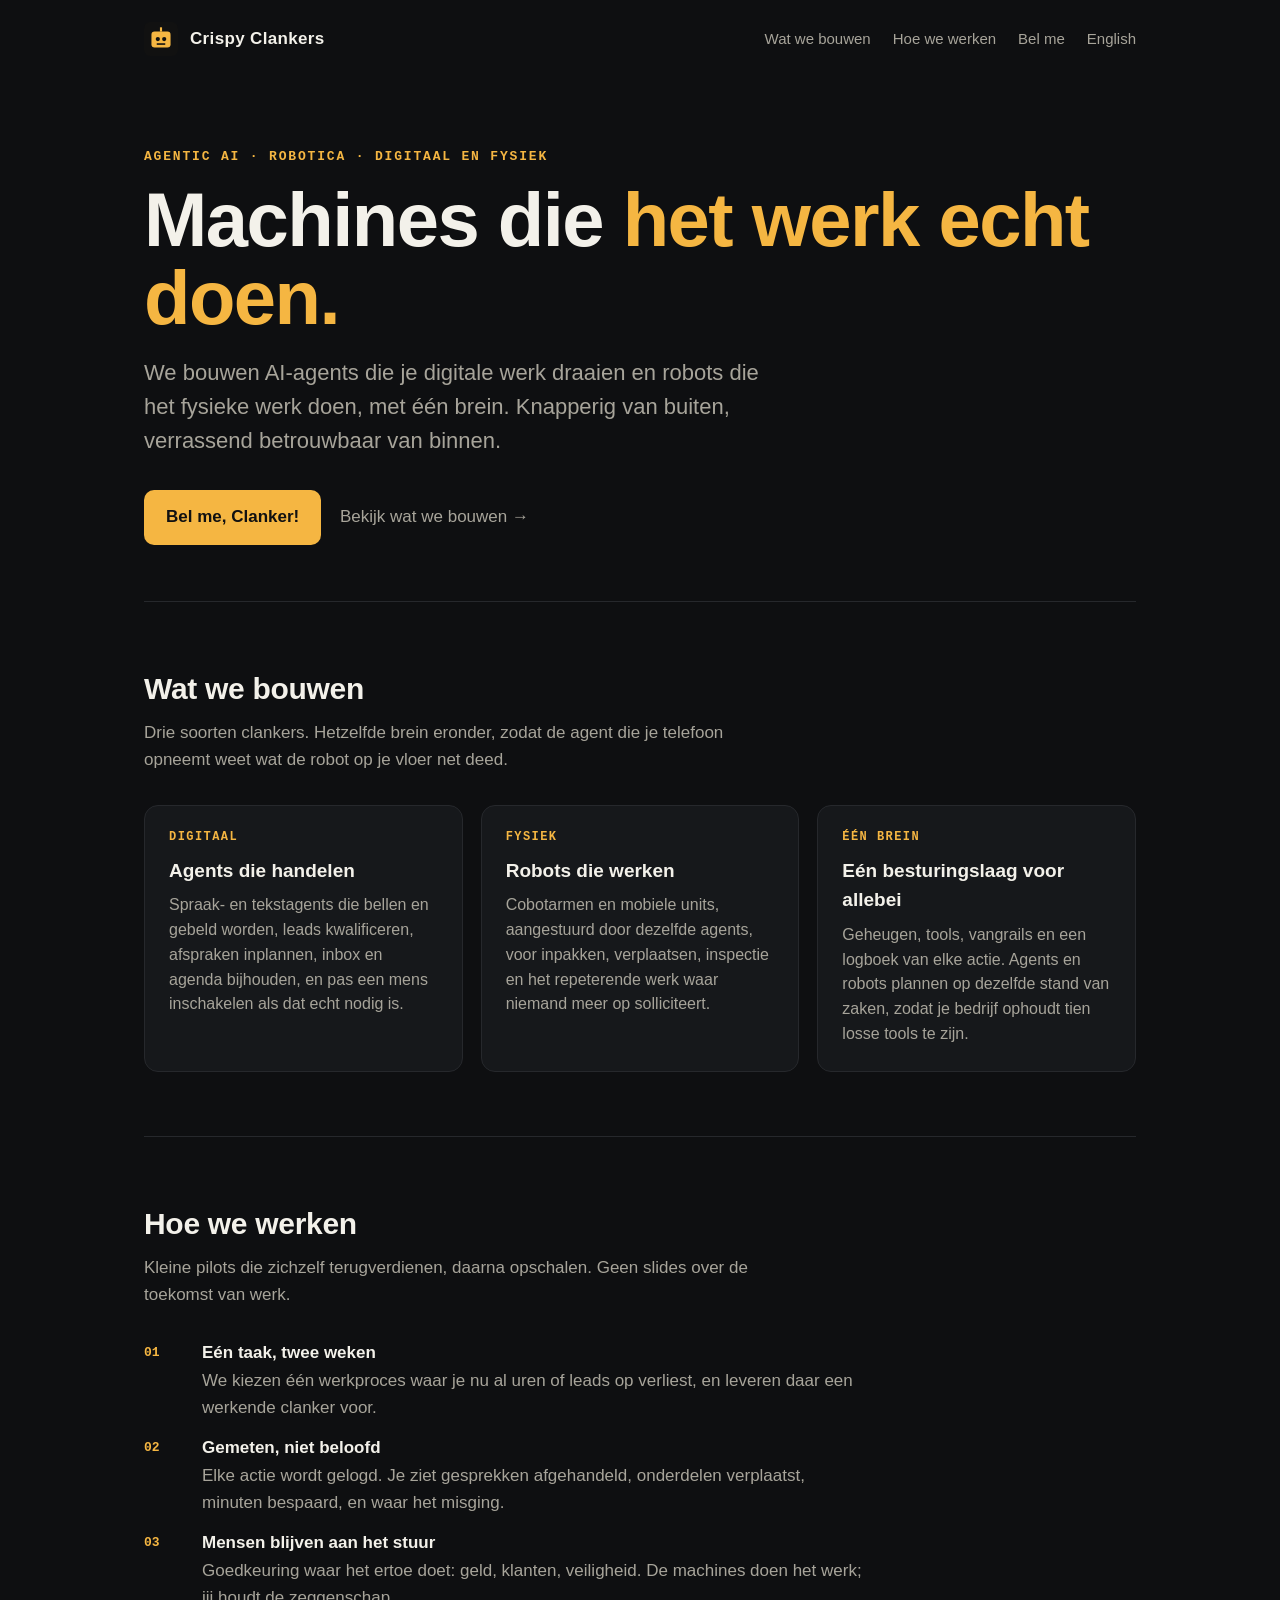
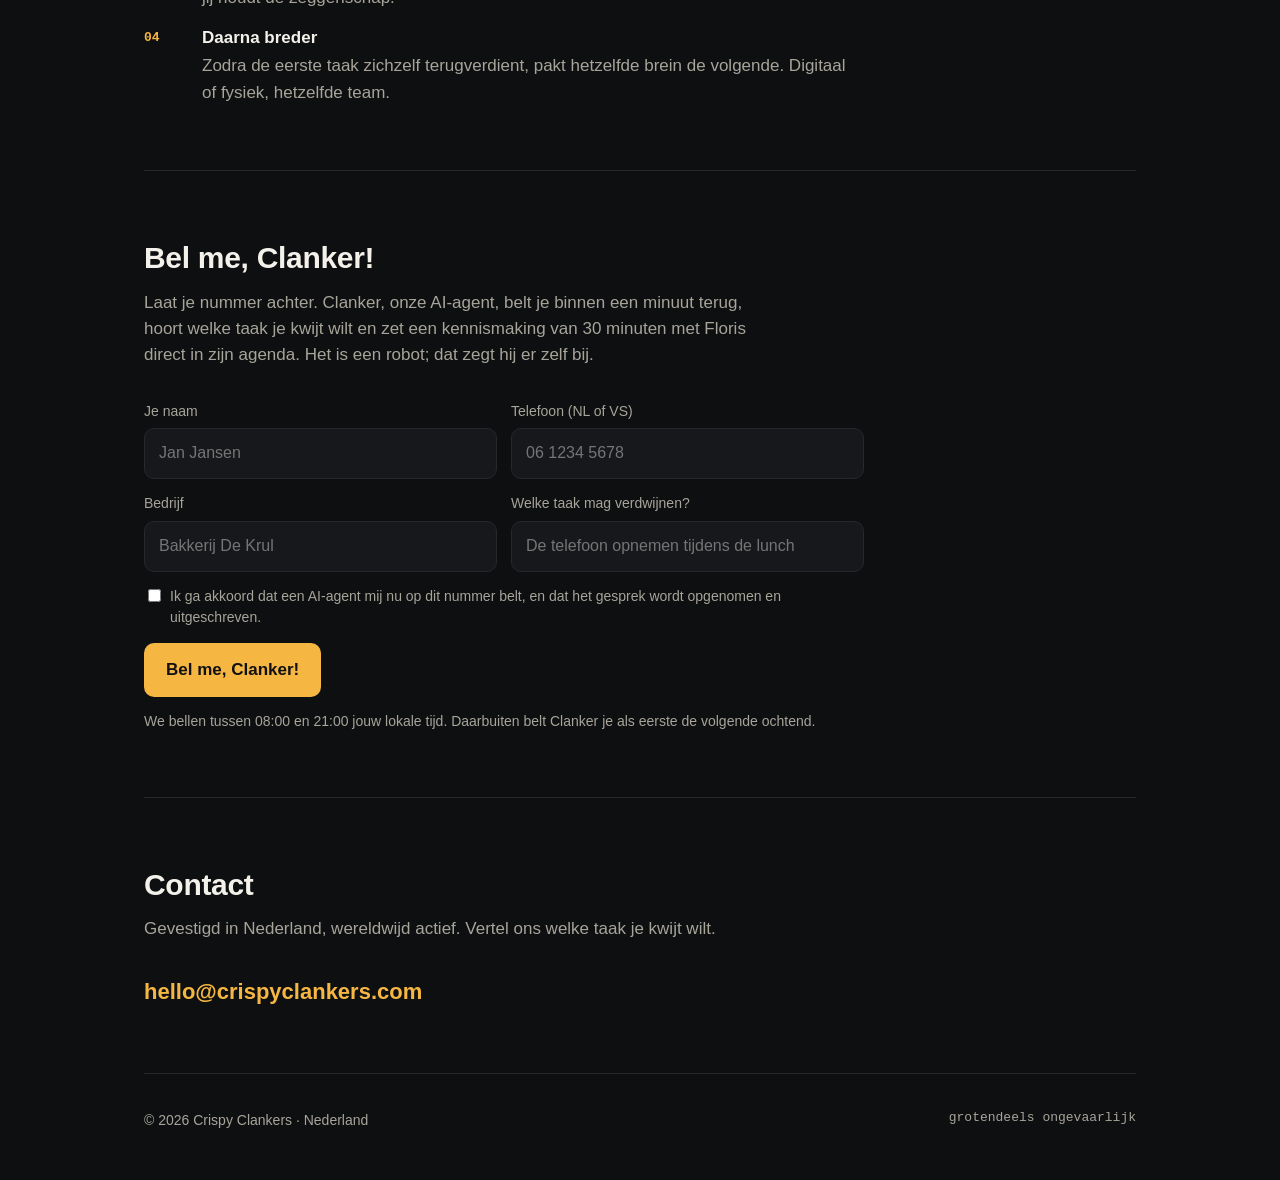
==== nl/index.html @ cbd34ccf "Call me, Clanker! lead form (EN + NL page) → speed-to-lead intake; language toggle" ====
<!doctype html>
<html lang="nl">
<head>
<meta charset="utf-8">
<meta name="viewport" content="width=device-width, initial-scale=1">
<title>Crispy Clankers — agentic AI en robots die het werk doen</title>
<meta name="description" content="Crispy Clankers bouwt agentic AI en robotica: één brein voor digitaal en fysiek werk. Nederland, wereldwijd actief.">
<meta property="og:title" content="Crispy Clankers">
<meta property="og:description" content="Agentic AI en robots die het werk echt doen. Digitaal en fysiek. Grotendeels ongevaarlijk.">
<meta property="og:url" content="https://crispyclankers.com/nl/">
<link rel="icon" href="data:image/svg+xml,%3Csvg xmlns='http://www.w3.org/2000/svg' viewBox='0 0 64 64'%3E%3Crect width='64' height='64' rx='12' fill='%23111'/%3E%3Crect x='14' y='18' width='36' height='30' rx='6' fill='%23f5b642'/%3E%3Ccircle cx='26' cy='32' r='4' fill='%23111'/%3E%3Ccircle cx='38' cy='32' r='4' fill='%23111'/%3E%3Crect x='24' y='40' width='16' height='3' fill='%23111'/%3E%3Crect x='30' y='10' width='4' height='8' fill='%23f5b642'/%3E%3C/svg%3E">
<style>
  :root{--bg:#0e0f11;--ink:#f3f1ea;--mute:#a7a49a;--amber:#f5b642;--line:#26282c;--card:#16181b}
  *{box-sizing:border-box}
  html{scroll-behavior:smooth}
  body{margin:0;background:var(--bg);color:var(--ink);font:17px/1.55 ui-sans-serif,-apple-system,"Segoe UI",Inter,Roboto,sans-serif;-webkit-font-smoothing:antialiased}
  a{color:var(--amber);text-decoration:none}
  a:hover{text-decoration:underline}
  .wrap{max-width:1040px;margin:0 auto;padding:0 24px}
  header{display:flex;align-items:center;justify-content:space-between;padding:22px 0}
  .logo{display:flex;align-items:center;gap:12px;font-weight:700;letter-spacing:.02em;color:var(--ink)}
  .logo svg{width:34px;height:34px}
  nav a{color:var(--mute);margin-left:22px;font-size:15px}
  nav a:hover{color:var(--ink);text-decoration:none}
  .hero{padding:72px 0 56px;border-bottom:1px solid var(--line)}
  .kicker{font:600 13px/1 ui-monospace,SFMono-Regular,Menlo,monospace;color:var(--amber);letter-spacing:.14em;text-transform:uppercase}
  h1{font-size:clamp(40px,7vw,76px);line-height:1.02;margin:18px 0 20px;letter-spacing:-.02em}
  h1 em{font-style:normal;color:var(--amber)}
  .lede{font-size:clamp(18px,2.3vw,22px);color:var(--mute);max-width:640px;margin:0 0 32px}
  .cta{display:inline-block;background:var(--amber);color:#111;font-weight:700;padding:14px 22px;border-radius:10px}
  .cta:hover{text-decoration:none;filter:brightness(1.06)}
  .ghost{display:inline-block;margin-left:14px;color:var(--mute)}
  section{padding:64px 0;border-bottom:1px solid var(--line)}
  h2{font-size:30px;margin:0 0 8px;letter-spacing:-.01em}
  .sub{color:var(--mute);margin:0 0 32px;max-width:640px}
  .grid{display:grid;grid-template-columns:repeat(auto-fit,minmax(260px,1fr));gap:18px}
  .card{background:var(--card);border:1px solid var(--line);border-radius:14px;padding:24px}
  .card h3{margin:0 0 8px;font-size:19px}
  .card p{margin:0;color:var(--mute);font-size:16px}
  .card .n{font:600 12px ui-monospace,Menlo,monospace;color:var(--amber);letter-spacing:.12em;margin-bottom:12px}
  ol.how{counter-reset:s;list-style:none;padding:0;margin:0;display:grid;gap:14px}
  ol.how li{display:grid;grid-template-columns:44px 1fr;gap:14px;align-items:start;max-width:720px}
  ol.how li::before{counter-increment:s;content:counter(s,decimal-leading-zero);font:600 13px ui-monospace,Menlo,monospace;color:var(--amber);padding-top:5px}
  ol.how strong{display:block;margin-bottom:2px}
  ol.how span{color:var(--mute)}
  .contact{display:flex;flex-wrap:wrap;gap:12px 28px;align-items:baseline}
  .contact a{font-size:22px;font-weight:600}
  form.lead{display:grid;gap:14px;max-width:720px}
  .row{display:grid;grid-template-columns:1fr 1fr;gap:14px}
  form label{display:grid;gap:6px;font-size:14px;color:var(--mute)}
  form input:not([type=checkbox]){background:var(--card);border:1px solid var(--line);border-radius:10px;color:var(--ink);padding:12px 14px;font:inherit;font-size:16px}
  form input:focus{outline:2px solid var(--amber);border-color:var(--amber)}
  label.check{grid-template-columns:auto 1fr;align-items:start;font-size:14px}
  form button.cta{border:0;cursor:pointer;font:inherit;font-weight:700;font-size:17px;width:max-content}
  form button[disabled]{opacity:.6;cursor:wait}
  .note{margin:0;color:var(--mute);font-size:14px}
  .note.ok{color:var(--amber)} .note.err{color:#ff7a6e}
  @media (max-width:600px){.row{grid-template-columns:1fr}}
  footer{padding:36px 0 48px;color:var(--mute);font-size:14px;display:flex;flex-wrap:wrap;gap:8px 24px;justify-content:space-between}
  footer .mono{font:13px ui-monospace,Menlo,monospace}
  @media (max-width:600px){nav{display:none}.ghost{display:block;margin:14px 0 0}}
</style>
</head>
<body>
<div class="wrap">
  <header>
    <a class="logo" href="/">
      <svg viewBox="0 0 64 64" aria-hidden="true"><rect width="64" height="64" rx="12" fill="#111"/><rect x="14" y="18" width="36" height="30" rx="6" fill="#f5b642"/><circle cx="26" cy="32" r="4" fill="#111"/><circle cx="38" cy="32" r="4" fill="#111"/><rect x="24" y="40" width="16" height="3" fill="#111"/><rect x="30" y="10" width="4" height="8" fill="#f5b642"/></svg>
      Crispy Clankers
    </a>
    <nav><a href="#work">Wat we bouwen</a><a href="#how">Hoe we werken</a><a href="#call">Bel me</a><a href="/" lang="en">English</a></nav>
  </header>

  <section class="hero">
    <div class="kicker">Agentic AI · Robotica · Digitaal en fysiek</div>
    <h1>Machines die <em>het werk echt doen.</em></h1>
    <p class="lede">We bouwen AI-agents die je digitale werk draaien en robots die het fysieke werk doen, met één brein. Knapperig van buiten, verrassend betrouwbaar van binnen.</p>
    <a class="cta" href="#call">Bel me, Clanker!</a>
    <a class="ghost" href="#work">Bekijk wat we bouwen →</a>
  </section>

  <section id="work">
    <h2>Wat we bouwen</h2>
    <p class="sub">Drie soorten clankers. Hetzelfde brein eronder, zodat de agent die je telefoon opneemt weet wat de robot op je vloer net deed.</p>
    <div class="grid">
      <article class="card"><div class="n">DIGITAAL</div><h3>Agents die handelen</h3><p>Spraak- en tekstagents die bellen en gebeld worden, leads kwalificeren, afspraken inplannen, inbox en agenda bijhouden, en pas een mens inschakelen als dat echt nodig is.</p></article>
      <article class="card"><div class="n">FYSIEK</div><h3>Robots die werken</h3><p>Cobotarmen en mobiele units, aangestuurd door dezelfde agents, voor inpakken, verplaatsen, inspectie en het repeterende werk waar niemand meer op solliciteert.</p></article>
      <article class="card"><div class="n">ÉÉN BREIN</div><h3>Eén besturingslaag voor allebei</h3><p>Geheugen, tools, vangrails en een logboek van elke actie. Agents en robots plannen op dezelfde stand van zaken, zodat je bedrijf ophoudt tien losse tools te zijn.</p></article>
    </div>
  </section>

  <section id="how">
    <h2>Hoe we werken</h2>
    <p class="sub">Kleine pilots die zichzelf terugverdienen, daarna opschalen. Geen slides over de toekomst van werk.</p>
    <ol class="how">
      <li><div><strong>Eén taak, twee weken</strong><span>We kiezen één werkproces waar je nu al uren of leads op verliest, en leveren daar een werkende clanker voor.</span></div></li>
      <li><div><strong>Gemeten, niet beloofd</strong><span>Elke actie wordt gelogd. Je ziet gesprekken afgehandeld, onderdelen verplaatst, minuten bespaard, en waar het misging.</span></div></li>
      <li><div><strong>Mensen blijven aan het stuur</strong><span>Goedkeuring waar het ertoe doet: geld, klanten, veiligheid. De machines doen het werk; jij houdt de zeggenschap.</span></div></li>
      <li><div><strong>Daarna breder</strong><span>Zodra de eerste taak zichzelf terugverdient, pakt hetzelfde brein de volgende. Digitaal of fysiek, hetzelfde team.</span></div></li>
    </ol>
  </section>

  <section id="call">
    <h2>Bel me, Clanker!</h2>
    <p class="sub">Laat je nummer achter. Clanker, onze AI-agent, belt je binnen een minuut terug, hoort welke taak je kwijt wilt en zet een kennismaking van 30 minuten met Floris direct in zijn agenda. Het is een robot; dat zegt hij er zelf bij.</p>
    <form class="lead" id="leadForm" novalidate>
      <div class="row"><label>Je naam<input name="name" autocomplete="name" required placeholder="Jan Jansen"></label>
      <label>Telefoon (NL of VS)<input name="phone" type="tel" autocomplete="tel" required placeholder="06 1234 5678"></label></div>
      <div class="row"><label>Bedrijf<input name="company" autocomplete="organization" placeholder="Bakkerij De Krul"></label>
      <label>Welke taak mag verdwijnen?<input name="job" placeholder="De telefoon opnemen tijdens de lunch"></label></div>
      <label class="check"><input type="checkbox" name="consent" required> Ik ga akkoord dat een AI-agent mij nu op dit nummer belt, en dat het gesprek wordt opgenomen en uitgeschreven.</label>
      <button class="cta" type="submit" id="leadBtn">Bel me, Clanker!</button>
      <p class="note" id="leadMsg">We bellen tussen 08:00 en 21:00 jouw lokale tijd. Daarbuiten belt Clanker je als eerste de volgende ochtend.</p>
    </form>
  </section>

  <section id="contact">
    <h2>Contact</h2>
    <p class="sub">Gevestigd in Nederland, wereldwijd actief. Vertel ons welke taak je kwijt wilt.</p>
    <div class="contact"><a href="mailto:hello@crispyclankers.com">hello@crispyclankers.com</a></div>
  </section>

  <footer>
    <div>© 2026 Crispy Clankers · Nederland</div>
    <div class="mono">grotendeels ongevaarlijk</div>
  </footer>
</div>
<script>
(function(){
  var ENDPOINT="https://cheesy-succulent-nuttiness.ngrok-free.dev/clank/webhooks/lead/crispy-nl?secret=fc19a3398aa5cf2533fbf845daadde1bec59a69c49607938";
  var f=document.getElementById('leadForm'),b=document.getElementById('leadBtn'),m=document.getElementById('leadMsg');
  f.addEventListener('submit',function(e){
    e.preventDefault();
    if(!f.consent.checked){m.className='note err';m.textContent='Vink eerst het toestemmingsvakje aan — zonder mag Clanker niet bellen.';return;}
    var body={name:f.name.value.trim(),phone:f.phone.value.trim(),company:f.company.value.trim(),job:f.job.value.trim(),language:'nl',source:'crispyclankers.com',consent:'yes'};
    if(!body.name||!body.phone){m.className='note err';m.textContent='Naam en telefoonnummer zijn nodig.';return;}
    b.disabled=true;m.className='note';m.textContent='Clanker wordt wakker…';
    fetch(ENDPOINT,{method:'POST',headers:{'Content-Type':'application/json','ngrok-skip-browser-warning':'1'},body:JSON.stringify(body)})
      .then(function(r){return r.json().then(function(j){return {ok:r.ok,j:j};});})
      .then(function(x){
        if(x.ok&&x.j.queued){m.className='note ok';m.textContent='Clanker belt je. Houd je telefoon bij de hand — meestal binnen een minuut.';f.reset();}
        else if(x.ok&&x.j.duplicate){m.className='note ok';m.textContent='Clanker heeft je al in de wachtrij. Geef het een minuutje.';}
        else{m.className='note err';m.textContent=(x.j&&(x.j.detail||x.j.error))||'Dat lukte niet. Mail hello@crispyclankers.com en een mens belt je.';b.disabled=false;}
      }).catch(function(){m.className='note err';m.textContent='Clanker is nu offline. Mail hello@crispyclankers.com en een mens belt je.';b.disabled=false;});
  });
})();
</script>
</body>
</html>
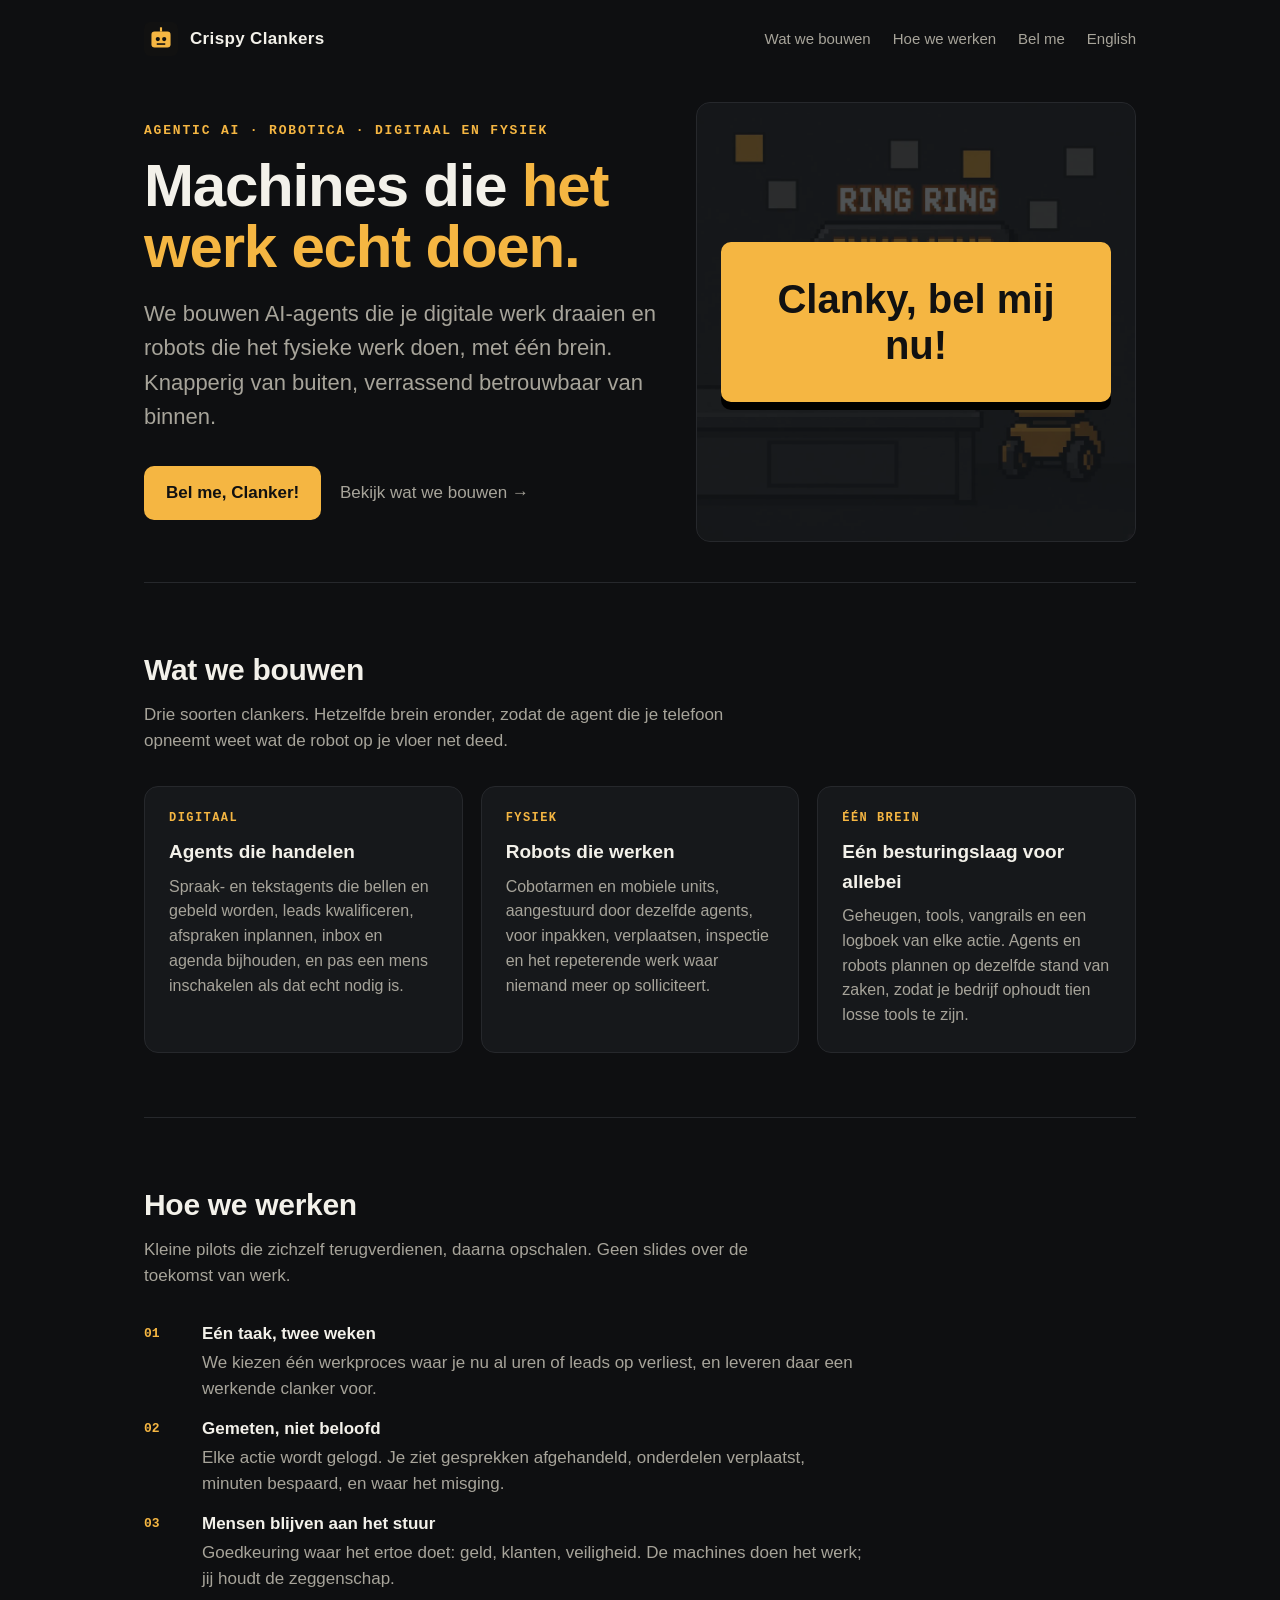
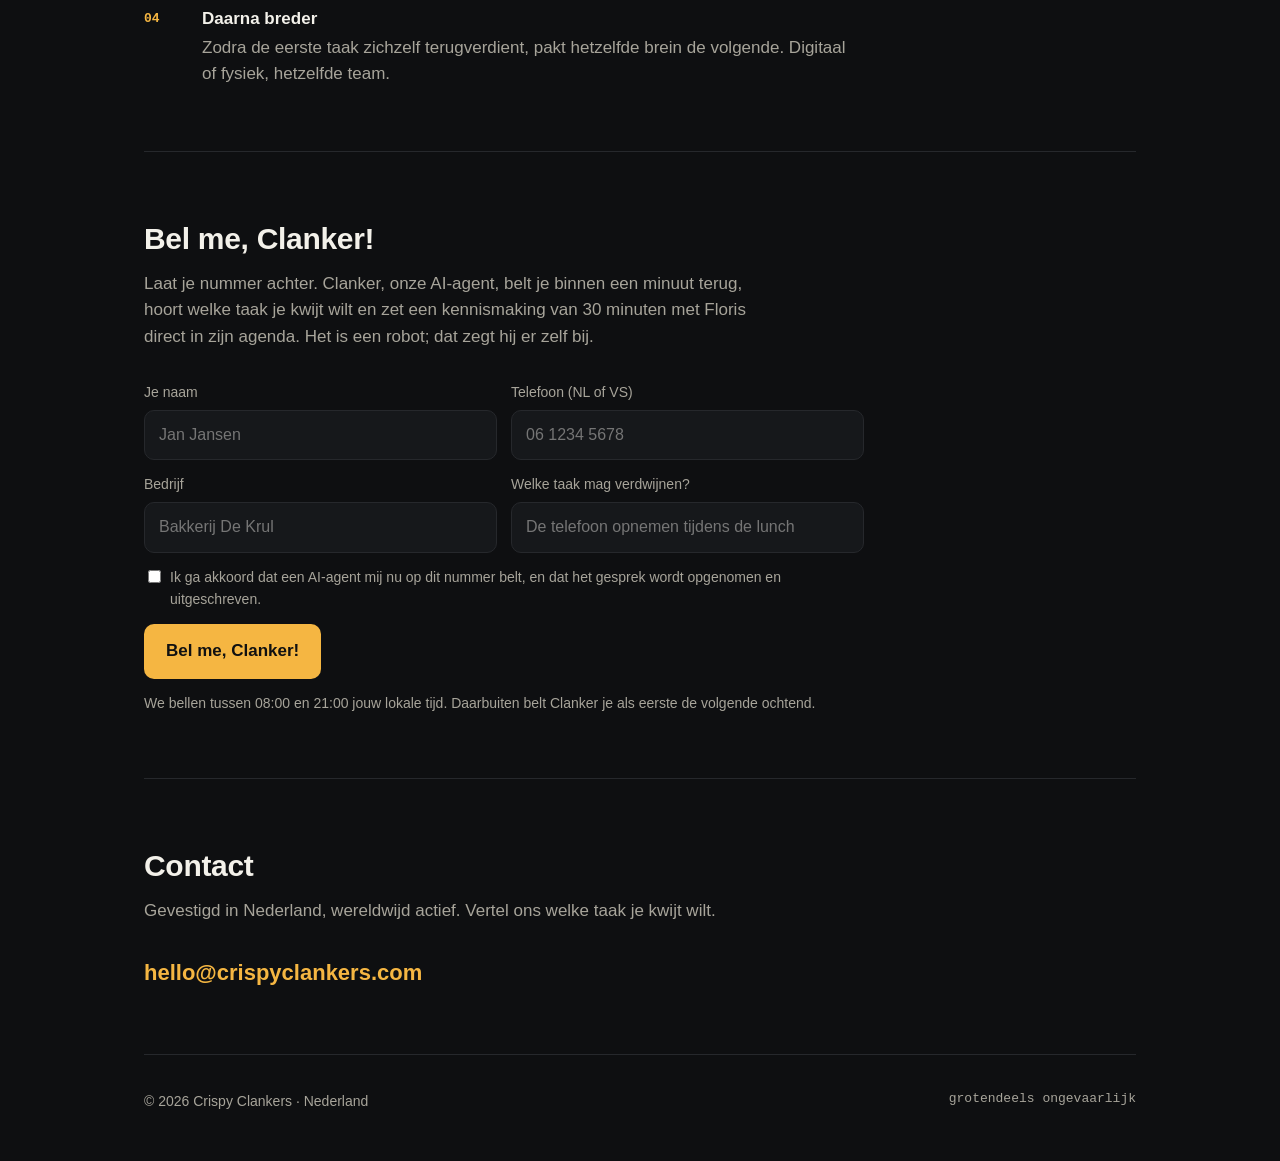
==== commit ec6ad337: "Add three-play Clanky hero video with callback CTA" ====
--- a/nl/index.html
+++ b/nl/index.html
@@ -8,6 +8,21 @@
 <meta property="og:title" content="Crispy Clankers">
 <meta property="og:description" content="Agentic AI en robots die het werk echt doen. Digitaal en fysiek. Grotendeels ongevaarlijk.">
 <meta property="og:url" content="https://crispyclankers.com/nl/">
+<meta property="og:type" content="website">
+<meta property="og:site_name" content="Crispy Clankers">
+<meta property="og:locale" content="nl_NL">
+<meta property="og:image" content="https://crispyclankers.com/assets/social-preview-nl-v1.png">
+<meta property="og:image:secure_url" content="https://crispyclankers.com/assets/social-preview-nl-v1.png">
+<meta property="og:image:type" content="image/png">
+<meta property="og:image:width" content="1200">
+<meta property="og:image:height" content="630">
+<meta property="og:image:alt" content="Crispy Clankers — machines die het werk echt doen. AI-agents en robots, met een amberkleurige robot.">
+<meta name="twitter:card" content="summary_large_image">
+<meta name="twitter:title" content="Crispy Clankers">
+<meta name="twitter:description" content="Agentic AI en robots die het werk echt doen. Digitaal en fysiek. Grotendeels ongevaarlijk.">
+<meta name="twitter:image" content="https://crispyclankers.com/assets/social-preview-nl-v1.png">
+<meta name="twitter:image:alt" content="Crispy Clankers — machines die het werk echt doen. AI-agents en robots, met een amberkleurige robot.">
+<link rel="canonical" href="https://crispyclankers.com/nl/">
 <link rel="icon" href="data:image/svg+xml,%3Csvg xmlns='http://www.w3.org/2000/svg' viewBox='0 0 64 64'%3E%3Crect width='64' height='64' rx='12' fill='%23111'/%3E%3Crect x='14' y='18' width='36' height='30' rx='6' fill='%23f5b642'/%3E%3Ccircle cx='26' cy='32' r='4' fill='%23111'/%3E%3Ccircle cx='38' cy='32' r='4' fill='%23111'/%3E%3Crect x='24' y='40' width='16' height='3' fill='%23111'/%3E%3Crect x='30' y='10' width='4' height='8' fill='%23f5b642'/%3E%3C/svg%3E">
 <style>
   :root{--bg:#0e0f11;--ink:#f3f1ea;--mute:#a7a49a;--amber:#f5b642;--line:#26282c;--card:#16181b}
@@ -60,6 +75,8 @@
   footer .mono{font:13px ui-monospace,Menlo,monospace}
   @media (max-width:600px){nav{display:none}.ghost{display:block;margin:14px 0 0}}
 </style>
+<link rel="stylesheet" href="/assets/hero-video-v1.css">
+<script src="/assets/hero-video-v1.js" defer></script>
 </head>
 <body>
 <div class="wrap">
@@ -72,11 +89,23 @@
   </header>
 
   <section class="hero">
+    <div class="hero-copy">
     <div class="kicker">Agentic AI · Robotica · Digitaal en fysiek</div>
     <h1>Machines die <em>het werk echt doen.</em></h1>
     <p class="lede">We bouwen AI-agents die je digitale werk draaien en robots die het fysieke werk doen, met één brein. Knapperig van buiten, verrassend betrouwbaar van binnen.</p>
     <a class="cta" href="#call">Bel me, Clanker!</a>
     <a class="ghost" href="#work">Bekijk wat we bouwen →</a>
+    </div>
+    <div class="hero-media" data-state="cta">
+      <img class="hero-poster" src="/assets/clanky-intro-v1.jpg" width="960" height="960" alt="" fetchpriority="high">
+      <video class="hero-video" hidden autoplay muted playsinline preload="auto" width="960" height="960" poster="/assets/clanky-intro-v1.jpg" data-src="/assets/clanky-intro-v1.mp4" aria-label="Clanky neemt een klantgesprek op en plant een afspraak."></video>
+      <div class="hero-finale"><a class="cta hero-call" href="#call">Clanky, bel mij nu!</a></div>
+      <div class="hero-controls" hidden>
+        <button type="button" data-action="pause" data-pause="Pauze" data-resume="Verder">Pauze</button>
+        <button type="button" data-action="sound" data-sound="Geluid aan" data-mute="Geluid uit" aria-pressed="false">Geluid aan</button>
+        <button type="button" data-action="skip">Direct naar bellen</button>
+      </div>
+    </div>
   </section>
 
   <section id="work">
--- a/assets/hero-video-v1.css
+++ b/assets/hero-video-v1.css
@@ -0,0 +1,14 @@
+/* Keep the square reserved during playback, fallbacks and the final CTA. */
+.hero{display:grid;grid-template-columns:minmax(0,1fr) minmax(0,440px);align-items:center;gap:32px;padding:24px 0 40px}
+.hero h1{font-size:clamp(40px,5vw,60px)}
+.hero-media{position:relative;width:100%;aspect-ratio:1;background:var(--card);border:1px solid var(--line);border-radius:14px;overflow:hidden;isolation:isolate}
+.hero-media [hidden]{display:none!important}
+.hero-poster,.hero-video{position:absolute;inset:0;width:100%;height:100%;object-fit:contain}
+.hero-poster{opacity:.25}
+.hero-finale{position:absolute;inset:0;display:flex;align-items:center;justify-content:center;padding:24px}
+.hero-call{width:100%;padding:32px 20px;text-align:center;font-size:clamp(26px,3.2vw,40px);line-height:1.15;border:2px solid var(--amber);box-shadow:0 8px 0 #000}
+.hero-controls{position:absolute;bottom:12px;left:10px;right:10px;display:flex;flex-wrap:wrap;justify-content:center;gap:6px}
+.hero-controls button{background:var(--bg);color:var(--ink);border:1px solid var(--amber);border-radius:6px;padding:9px 10px;font:600 12px/1.2 ui-monospace,monospace;cursor:pointer}
+.hero-call:focus-visible,.hero-controls button:focus-visible{outline:3px solid var(--ink);outline-offset:3px}
+@media(max-width:800px){.hero{grid-template-columns:1fr;gap:28px}.hero-media{grid-row:1;max-width:440px;justify-self:center}.hero h1{font-size:clamp(40px,7vw,60px)}}
+@media(prefers-reduced-motion:reduce){html{scroll-behavior:auto}}
